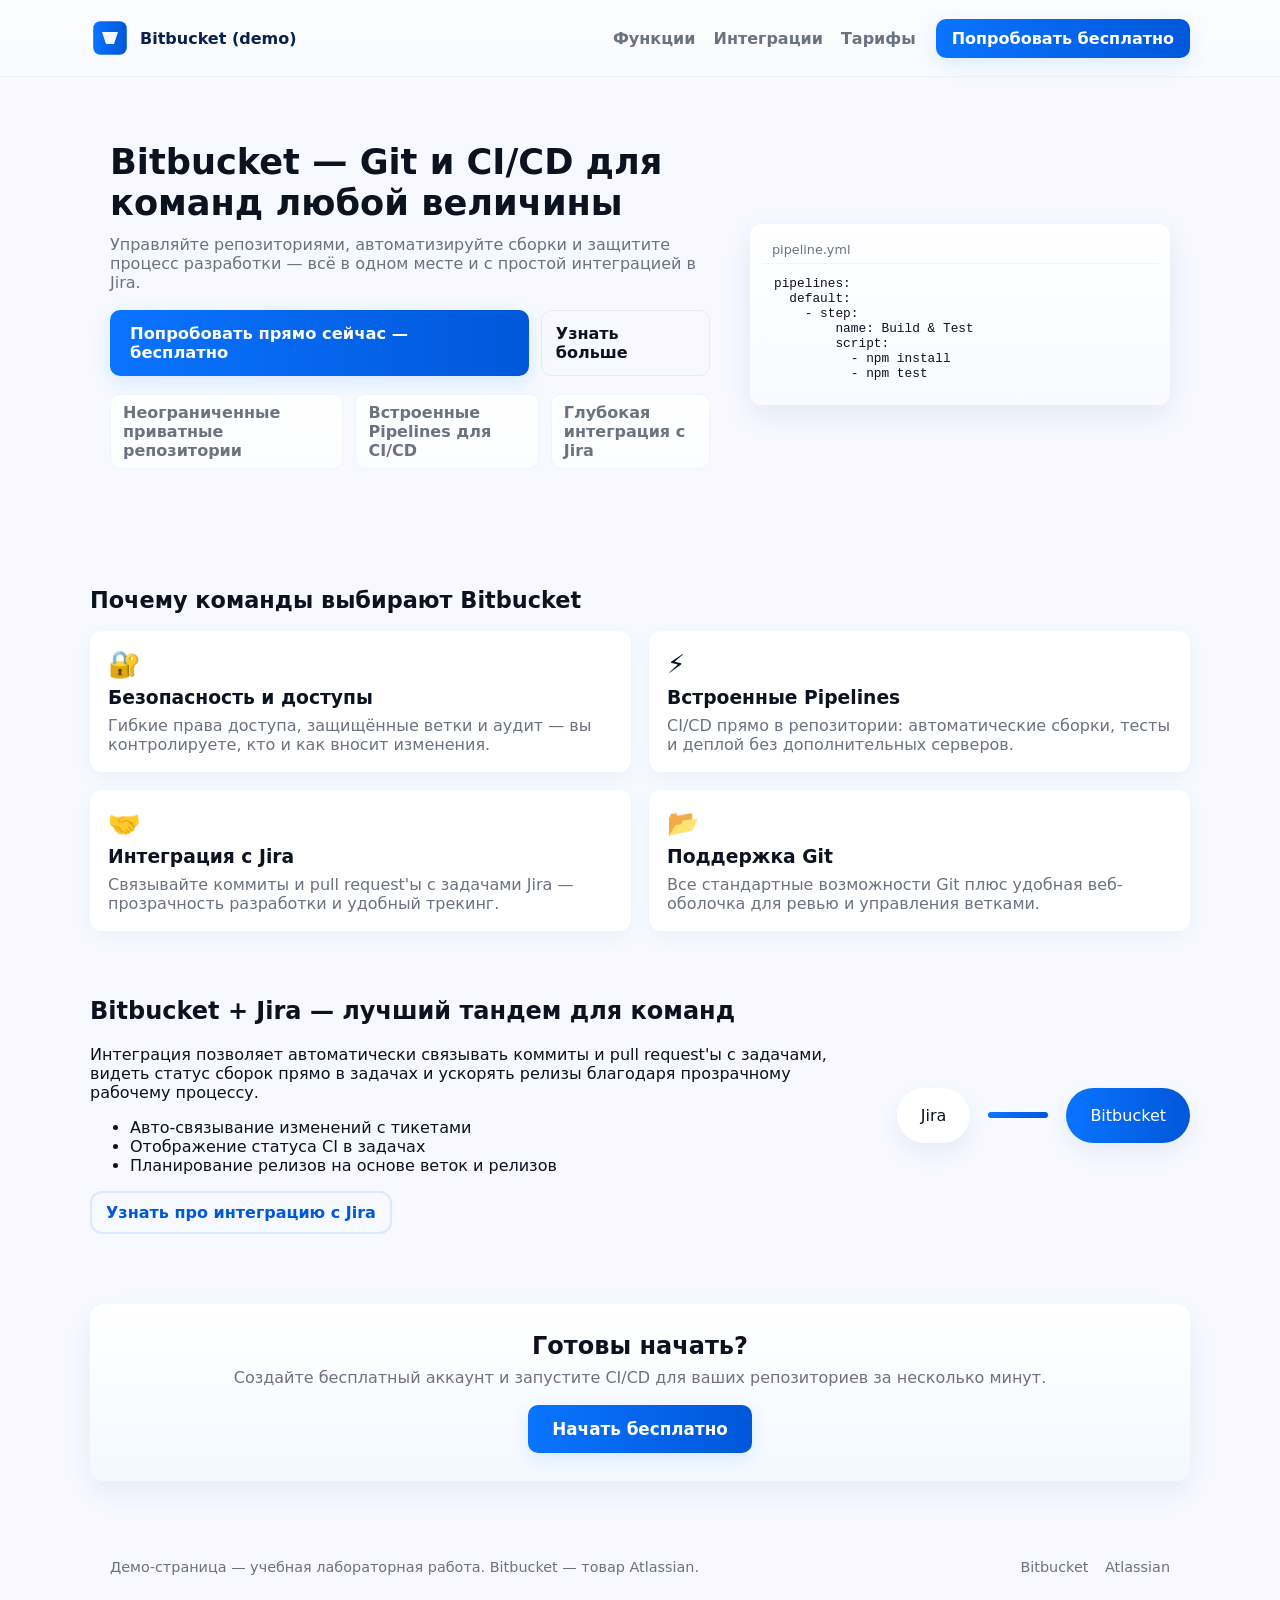
==== index.html @ 4d0fe895 "init commit" ====
<!-- File: index.html -->
<!doctype html>
<html lang="ru">
<head>
  <meta charset="utf-8" />
  <meta name="viewport" content="width=device-width,initial-scale=1" />
  <title>Bitbucket — Командная работа с Git</title>
  <link rel="stylesheet" href="style.css">
</head>
<body>
  <header class="site-header">
    <div class="container header-inner">
      <a class="logo" href="#" aria-label="Bitbucket demo">
        <!-- simple geometric logo -->
        <svg width="40" height="40" viewBox="0 0 100 100" aria-hidden="true">
          <rect x="8" y="8" width="84" height="84" rx="18" fill="url(#g)"/>
          <path d="M30 35 L40 65 L60 65 L70 35 Z" fill="#fff" opacity="0.95" />
          <defs>
            <linearGradient id="g" x1="0" x2="1">
              <stop offset="0" stop-color="#0a74ff"/>
              <stop offset="1" stop-color="#0057d9"/>
            </linearGradient>
          </defs>
        </svg>
        <span class="brand">Bitbucket (demo)</span>
      </a>

      <nav class="nav">
        <a href="#features">Функции</a>
        <a href="#integrations">Интеграции</a>
        <a href="#pricing">Тарифы</a>
      </nav>

      <a class="btn btn-primary" href="https://bitbucket.org" target="_blank" rel="noopener">Попробовать бесплатно</a>
    </div>
  </header>

  <main>
    <section class="hero">
      <div class="container hero-inner">
        <div class="hero-copy">
          <h1>Bitbucket — Git и CI/CD для команд любой величины</h1>
          <p class="lead">Управляйте репозиториями, автоматизируйте сборки и защитите процесс разработки — всё в одном месте и с простой интеграцией в Jira.</p>

          <div class="hero-actions">
            <a class="btn btn-primary large" href="https://bitbucket.org" target="_blank" rel="noopener">Попробовать прямо сейчас — бесплатно</a>
            <a class="btn btn-ghost" href="#features">Узнать больше</a>
          </div>

          <ul class="quick-list">
            <li>Неограниченные приватные репозитории</li>
            <li>Встроенные Pipelines для CI/CD</li>
            <li>Глубокая интеграция с Jira</li>
          </ul>
        </div>

        <div class="hero-media" aria-hidden="true">
          <div class="card mockup">
            <div class="mockup-top">pipeline.yml</div>
            <div class="mockup-body">
              <pre>pipelines:
  default:
    - step:
        name: Build & Test
        script:
          - npm install
          - npm test</pre>
            </div>
          </div>
        </div>
      </div>
    </section>

    <section id="features" class="container features">
      <h2 class="section-title">Почему команды выбирают Bitbucket</h2>
      <div class="grid">
        <article class="feature">
          <div class="ic">🔐</div>
          <h3>Безопасность и доступы</h3>
          <p>Гибкие права доступа, защищённые ветки и аудит — вы контролируете, кто и как вносит изменения.</p>
        </article>

        <article class="feature">
          <div class="ic">⚡</div>
          <h3>Встроенные Pipelines</h3>
          <p>CI/CD прямо в репозитории: автоматические сборки, тесты и деплой без дополнительных серверов.</p>
        </article>

        <article class="feature">
          <div class="ic">🤝</div>
          <h3>Интеграция с Jira</h3>
          <p>Связывайте коммиты и pull request'ы с задачами Jira — прозрачность разработки и удобный трекинг.</p>
        </article>

        <article class="feature">
          <div class="ic">📂</div>
          <h3>Поддержка Git</h3>
          <p>Все стандартные возможности Git плюс удобная веб-оболочка для ревью и управления ветками.</p>
        </article>
      </div>
    </section>

    <section id="integrations" class="container integrations">
      <div class="split">
        <div>
          <h2>Bitbucket + Jira — лучший тандем для команд</h2>
          <p>Интеграция позволяет автоматически связывать коммиты и pull request'ы с задачами, видеть статус сборок прямо в задачах и ускорять релизы благодаря прозрачному рабочему процессу.</p>
          <ul>
            <li>Авто-связывание изменений с тикетами</li>
            <li>Отображение статуса CI в задачах</li>
            <li>Планирование релизов на основе веток и релизов</li>
          </ul>

          <a class="btn btn-outline" href="https://www.atlassian.com/software/jira" target="_blank" rel="noopener">Узнать про интеграцию с Jira</a>
        </div>

        <div class="panel">
          <div class="integration-visual">
            <div class="bubble">Jira</div>
            <div class="connector"></div>
            <div class="bubble blue">Bitbucket</div>
          </div>
        </div>
      </div>
    </section>

    <section id="pricing" class="container cta-section">
      <div class="cta">
        <h2>Готовы начать?</h2>
        <p>Создайте бесплатный аккаунт и запустите CI/CD для ваших репозиториев за несколько минут.</p>
        <a class="btn btn-primary big" href="https://bitbucket.org" target="_blank" rel="noopener">Начать бесплатно</a>
      </div>
    </section>
  </main>

  <footer class="site-footer">
    <div class="container footer-inner">
      <p>Демо-страница — учебная лабораторная работа. Bitbucket — товар Atlassian.</p>
      <div class="links">
        <a href="https://bitbucket.org" target="_blank" rel="noopener">Bitbucket</a>
        <a href="https://www.atlassian.com" target="_blank" rel="noopener">Atlassian</a>
      </div>
    </div>
  </footer>

</body>
</html>
---- style.css ----
:root{
  --bg:#f6f9ff;
  --card:#ffffff;
  --accent-1:#0a74ff;
  --accent-2:#0057d9;
  --muted:#6b7280;
  --radius:14px;
  --container:1100px;
}

*{box-sizing:border-box}
html,body{height:100%}
body{font-family:Inter, ui-sans-serif, system-ui, -apple-system, 'Segoe UI', Roboto, 'Helvetica Neue', Arial; margin:0;background:var(--bg);color:#0b1220;-webkit-font-smoothing:antialiased; -moz-osx-font-smoothing:grayscale}
.container{max-width:var(--container);margin:0 auto;padding:0 20px}

a{color:inherit;text-decoration:none}

.header-inner{display:flex;align-items:center;gap:20px;padding:18px 0}
.logo{display:flex;align-items:center;gap:10px}
.logo .brand{font-weight:600;color:#08204a}

.nav{margin-left:auto;display:flex;gap:18px}
.nav a{color:var(--muted);font-weight:600}

.btn{display:inline-flex;align-items:center;gap:10px;padding:10px 16px;border-radius:10px;font-weight:700;cursor:pointer;transition:transform .18s ease, box-shadow .18s ease}
.btn:hover{transform:translateY(-3px)}
.btn-primary{background:linear-gradient(90deg,var(--accent-1),var(--accent-2));color:#fff;border:none;box-shadow:0 6px 20px rgba(10,116,255,0.12)}
.btn-ghost{background:transparent;border:1px solid rgba(11,18,32,0.06);padding:10px 14px}
.btn-outline{background:transparent;border:2px solid rgba(10,116,255,0.12);color:var(--accent-2);padding:10px 14px;border-radius:12px}
.btn.big{padding:14px 24px;font-size:1.05rem}
.btn.large{padding:14px 20px;font-size:1.02rem}

.site-header{backdrop-filter:blur(6px);background:linear-gradient(180deg, rgba(255,255,255,0.6), rgba(255,255,255,0.35));position:sticky;top:0;z-index:40;border-bottom:1px solid rgba(11,18,32,0.04)}

.hero{padding:64px 0}
.hero-inner{display:grid;grid-template-columns:1fr 420px;gap:40px;align-items:center}
.hero-copy h1{font-size:2.2rem;margin:0 0 12px}
.hero-copy .lead{color:var(--muted);margin:0 0 18px}
.hero-actions{display:flex;gap:12px;margin:18px 0}
.quick-list{display:flex;gap:12px;margin:18px 0;padding:0;list-style:none}
.quick-list li{background:linear-gradient(180deg,#fff, #fbfdff);padding:8px 12px;border-radius:10px;border:1px solid rgba(11,18,32,0.04);font-weight:600;color:var(--muted)}

.mockup{background:linear-gradient(180deg,#fff,#f7fbff);border-radius:12px;padding:12px;box-shadow:0 10px 30px rgba(6,20,70,0.08)}
.mockup-top{font-size:0.8rem;color:var(--muted);padding:6px 10px;border-bottom:1px solid rgba(11,18,32,0.04)}
.mockup-body pre{margin:0;font-family:ui-monospace, SFMono-Regular, Menlo, Monaco, 'Roboto Mono', monospace;font-size:0.8rem;color:#0b1220;padding:12px}

.features{padding:36px 0}
.section-title{font-size:1.4rem;margin:0 0 18px}
.grid{display:grid;grid-template-columns:repeat(2,1fr);gap:18px}
.feature{background:var(--card);padding:18px;border-radius:12px;box-shadow:0 6px 20px rgba(6,20,70,0.04);transition:transform .16s ease}
.feature:hover{transform:translateY(-6px)}
.feature h3{margin:0 0 8px}
.feature p{margin:0;color:var(--muted)}
.feature .ic{font-size:26px;margin-bottom:8px}

.integrations{padding:30px 0}
.split{display:flex;gap:30px;align-items:center}
.split h2{margin-top:0}
.panel{flex:1}
.integration-visual{display:flex;align-items:center;gap:18px}
.integration-visual .bubble{padding:18px 24px;border-radius:999px;background:#fff;box-shadow:0 10px 24px rgba(6,20,70,0.06)}
.integration-visual .bubble.blue{background:linear-gradient(90deg,var(--accent-1),var(--accent-2));color:#fff}
.connector{width:60px;height:6px;background:linear-gradient(90deg,var(--accent-1),var(--accent-2));border-radius:6px}

.cta-section{padding:40px 0}
.cta{background:linear-gradient(180deg,#fff,#f4f9ff);padding:28px;border-radius:14px;text-align:center;box-shadow:0 12px 30px rgba(6,20,70,0.06)}
.cta h2{margin:0 0 8px}
.cta p{color:var(--muted);margin:0 0 18px}

.site-footer{padding:24px 0;color:var(--muted);font-size:0.9rem}
.footer-inner{display:flex;justify-content:space-between;align-items:center}
.footer-inner .links a{margin-left:12px;color:var(--muted)}

@media (max-width:900px){
  .hero-inner{grid-template-columns:1fr;}
  .nav{display:none}
  .grid{grid-template-columns:1fr}
  .split{flex-direction:column}
  .footer-inner{flex-direction:column;gap:10px;text-align:center}
}

/* accessibility: respect reduced motion */
@media (prefers-reduced-motion: reduce){
  *{animation:none!important;transition:none!important}
}
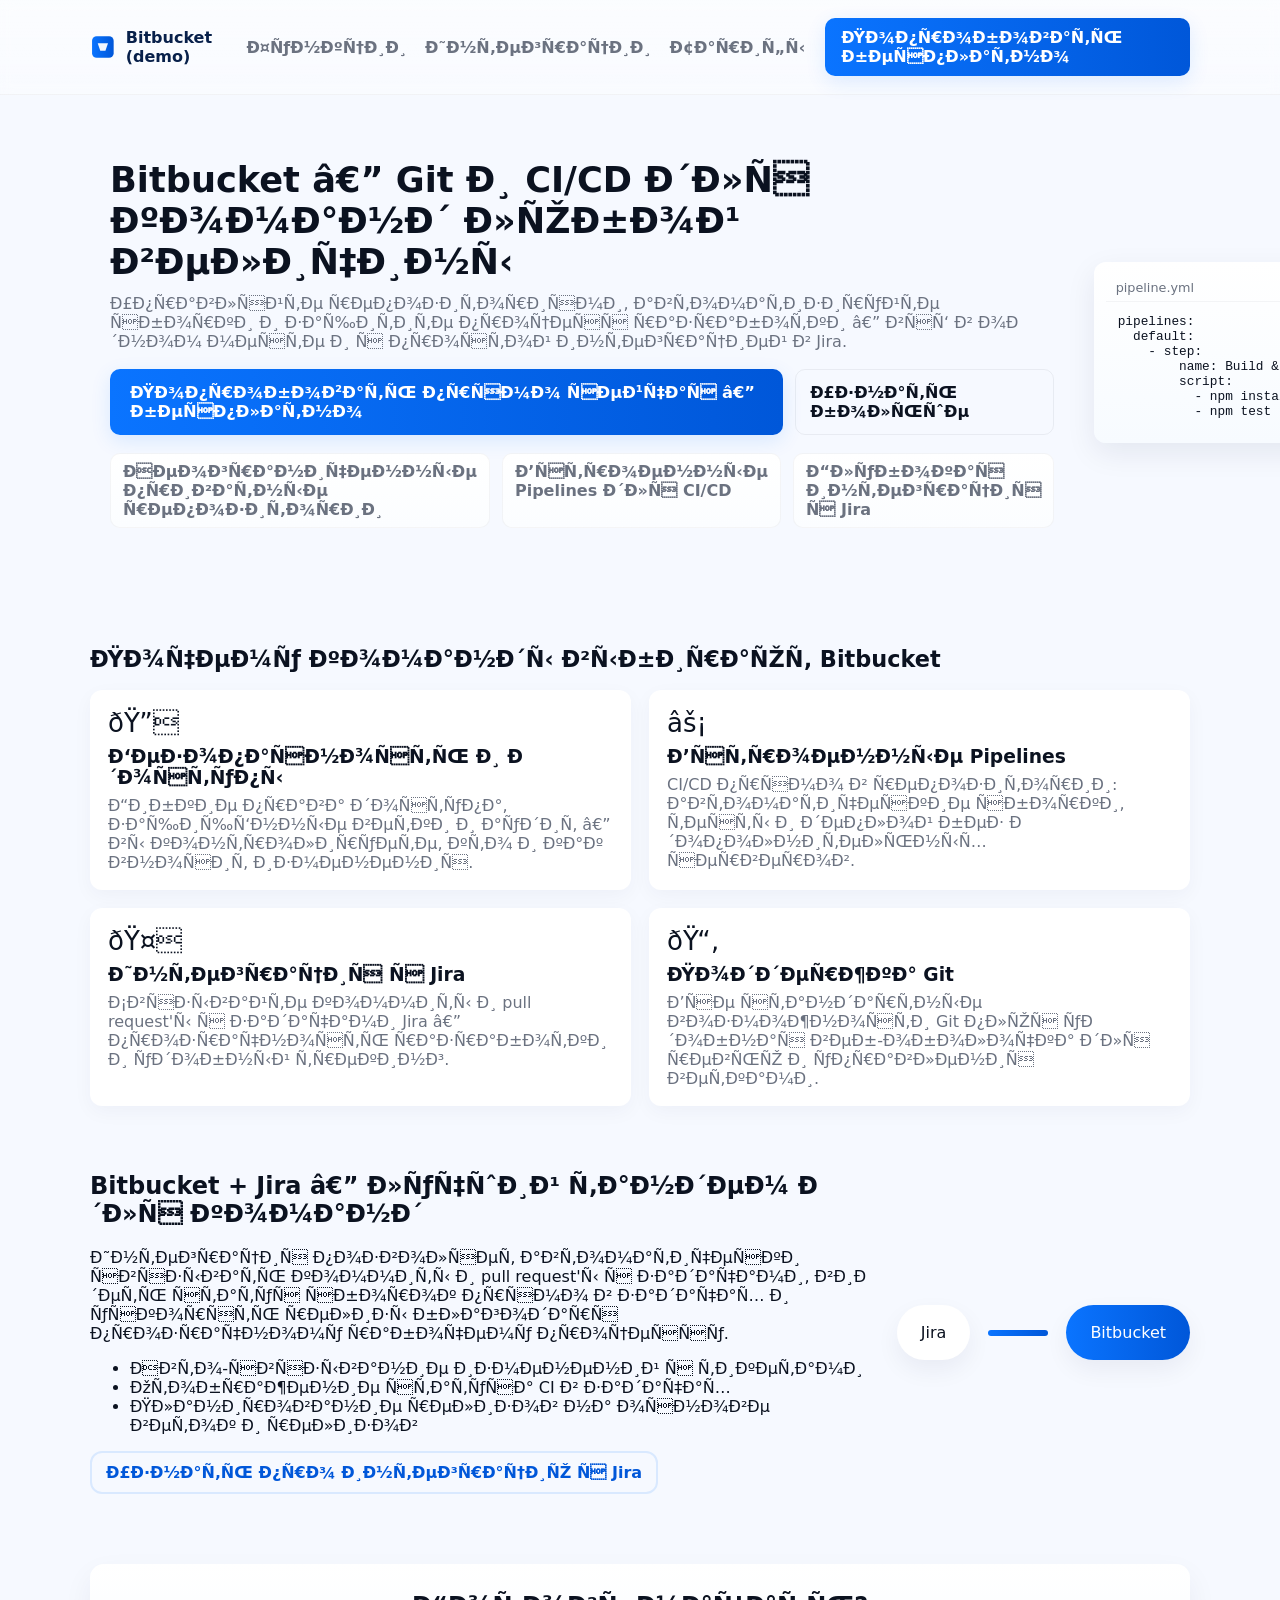
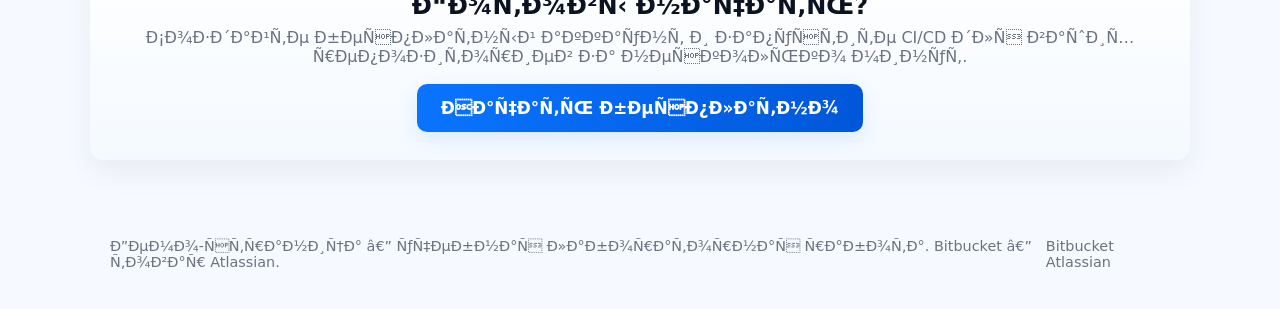
==== commit a7af4900: "Yandex.Metrika" ====
--- a/index.html
+++ b/index.html
@@ -2,6 +2,28 @@
 <!doctype html>
 <html lang="ru">
 <head>
+  <!-- Google tag (gtag.js) -->
+  <script async src="https://www.googletagmanager.com/gtag/js?id=G-P0XBF2DZK4"></script>
+  <script>
+  window.dataLayer = window.dataLayer || [];
+  function gtag(){dataLayer.push(arguments);}
+  gtag('js', new Date());
+
+  gtag('config', 'G-P0XBF2DZK4');
+</script>
+  <!-- Yandex.Metrika counter -->
+  <script type="text/javascript">
+    (function(m,e,t,r,i,k,a){
+        m[i]=m[i]||function(){(m[i].a=m[i].a||[]).push(arguments)};
+        m[i].l=1*new Date();
+        for (var j = 0; j < document.scripts.length; j++) {if (document.scripts[j].src === r) { return; }}
+        k=e.createElement(t),a=e.getElementsByTagName(t)[0],k.async=1,k.src=r,a.parentNode.insertBefore(k,a)
+    })(window, document,'script','https://mc.yandex.ru/metrika/tag.js?id=105134660', 'ym');
+
+    ym(105134660, 'init', {ssr:true, webvisor:true, clickmap:true, ecommerce:"dataLayer", accurateTrackBounce:true, trackLinks:true});
+</script>
+  <noscript><div><img src="https://mc.yandex.ru/watch/105134660" style="position:absolute; left:-9999px;" alt="" /></div></noscript>
+  <!-- /Yandex.Metrika counter -->
   <meta charset="utf-8" />
   <meta name="viewport" content="width=device-width,initial-scale=1" />
   <title>Bitbucket — Командная работа с Git</title>
